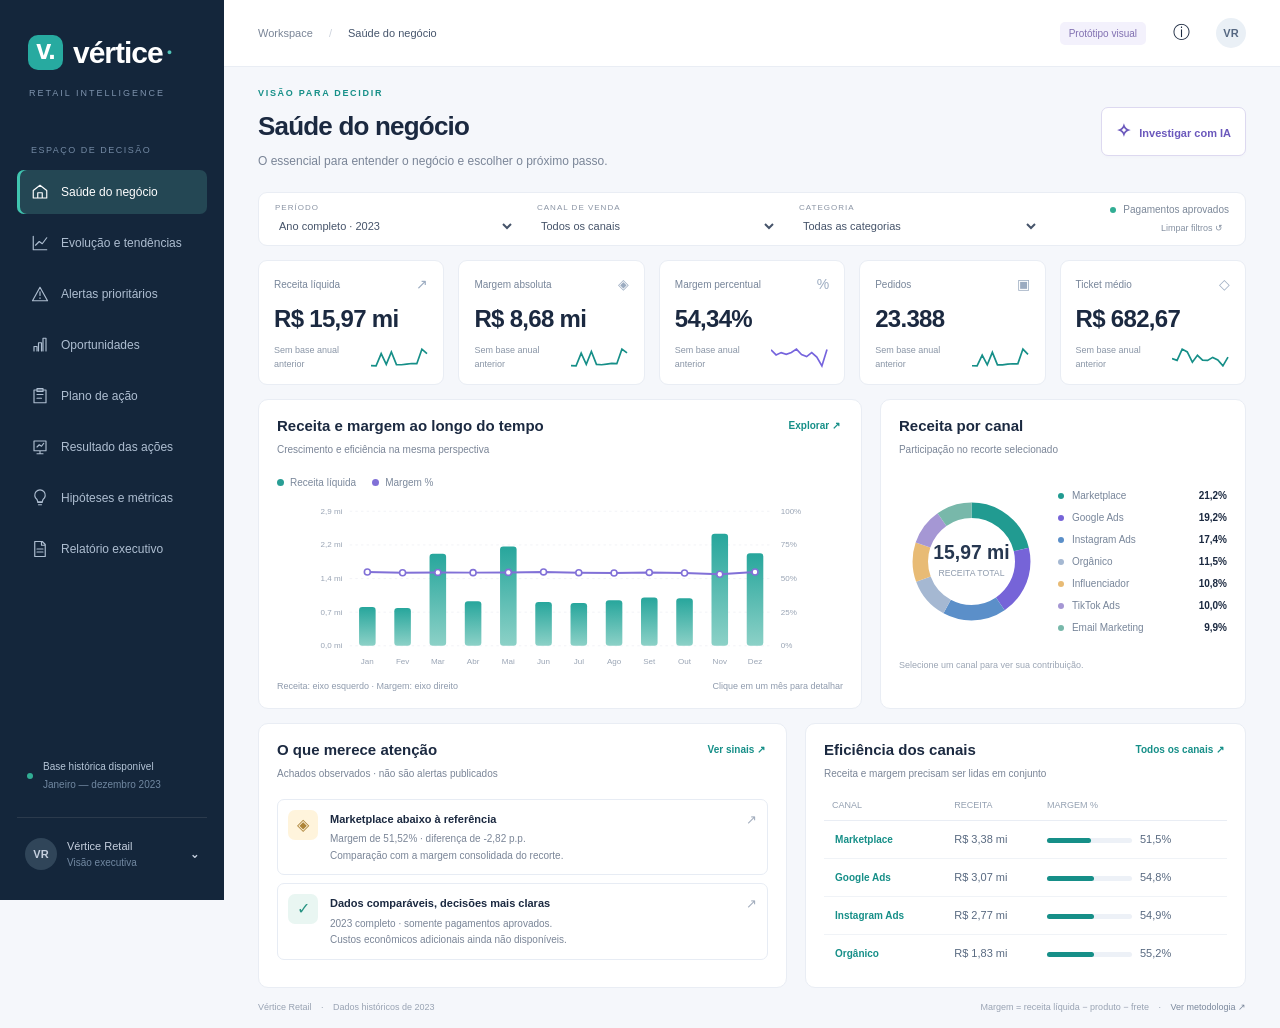
==== docs/prototipo/index.html @ d022fe70 "feat: establish decision dashboard foundation" ====
<!doctype html>
<html lang="pt-BR">
<head><meta charset="utf-8"><meta name="viewport" content="width=device-width,initial-scale=1"><title>Vértice · Visão executiva</title><link rel="stylesheet" href="visual.css"></head>
<body>
<aside class="sidebar"><a class="brand" href="#saude"><span class="brandmark">v.</span>vértice<span class="branddot">●</span></a><div class="workspace">RETAIL INTELLIGENCE</div>
<div class="nav-label">ESPAÇO DE DECISÃO</div><nav id="nav" aria-label="Seções do dashboard"></nav>
<div class="side-bottom"><div class="source-dot"></div><div>Base histórica disponível<small>Janeiro — dezembro 2023</small></div></div><div class="profile"><span>VR</span><div>Vértice Retail<small>Visão executiva</small></div><b>⌄</b></div></aside>
<div class="app"><header class="topbar"><div class="breadcrumb">Workspace <span>/</span> <b id="crumb">Saúde do negócio</b></div><div class="top-actions"><span class="prototype">Protótipo visual</span><button class="icon-button" id="source" aria-label="Consultar fontes e limitações">ⓘ</button><span class="avatar">VR</span></div></header>
<main><div class="page-heading"><div><div class="eyebrow">VISÃO PARA DECIDIR</div><h1 id="title">Saúde do negócio</h1><p id="subtitle">O essencial para entender o negócio e escolher o próximo passo.</p></div><button id="ai" class="ai-button"><span>✧</span> Investigar com IA</button></div>
<section class="filterbar" aria-label="Filtros"><label>PERÍODO<select id="period"><option value="all">Ano completo · 2023</option><option value="q4">4º trimestre · 2023</option><option value="12">Dezembro · 2023</option><option value="11">Novembro · 2023</option></select></label><label>CANAL DE VENDA<select id="channel"><option value="all">Todos os canais</option></select></label><label>CATEGORIA<select id="category"><option value="all">Todas as categorias</option></select></label><div class="filter-info"><span class="dot"></span> Pagamentos aprovados<button id="reset">Limpar filtros ↺</button></div></section>
<div id="content" aria-live="polite"></div>
<footer><span>Vértice Retail <span class="footer-dot">·</span> Dados históricos de 2023</span><span>Margem = receita líquida − produto − frete <span class="footer-dot">·</span> <button id="method">Ver metodologia ↗</button></span></footer>
</main></div>
<dialog id="detail"><div class="drawer-heading"><span class="eyebrow" id="drawer-label">DETALHAMENTO</span><button id="close" class="icon-button" aria-label="Fechar detalhes">✕</button></div><div id="drawer-content"></div></dialog>
<script src="dados.js"></script><script src="dashboard.js"></script>
</body></html>
---- docs/prototipo/visual.css ----
:root{--bg:#f5f7fb;--paper:#fff;--ink:#1b2940;--muted:#7a8597;--line:#e9edf4;--teal:#168f88;--purple:#7664dd;--nav:#14263b;--green:#23816c;--amber:#ad7b28}*{box-sizing:border-box}body{margin:0;font:13px/1.5 'Segoe UI',Arial,sans-serif;color:var(--ink);background:var(--bg)}button,select{font:inherit}button,a,select{-webkit-tap-highlight-color:transparent}button{cursor:pointer}button:focus-visible,a:focus-visible,select:focus-visible{outline:3px solid #9384ec;outline-offset:3px}button{border:0;background:none;color:inherit}a{color:inherit}button:disabled{cursor:not-allowed;opacity:.6}.sidebar{position:fixed;inset:0 auto 0 0;width:224px;background:var(--nav);color:#c6d0df;padding:30px 17px;display:flex;flex-direction:column}.brand{display:flex;align-items:center;gap:10px;font-size:30px;font-weight:700;text-decoration:none;color:white;letter-spacing:-1px;padding:0 11px}.brandmark{background:#27aaa0;color:white;border-radius:10px;width:35px;height:35px;text-align:center;font-size:27px;line-height:30px}.branddot{color:#51c5b9;font-size:9px;margin-left:-6px}.workspace{font-size:9px;letter-spacing:2px;color:#7e93ad;margin:12px 12px 43px}.nav-label{font-size:9px;letter-spacing:1.5px;color:#7389a3;margin:0 14px 13px}nav{display:grid;gap:7px}nav button{text-align:left;display:flex;align-items:center;gap:12px;padding:13px 14px;border-radius:7px;color:#aebed1;font-size:12px}nav button svg{width:18px;height:18px}nav button.active{color:#fff;background:#244754;box-shadow:inset 3px 0 #40c5b0}nav button:hover{background:#20384e;color:white}.side-bottom{display:flex;align-items:center;gap:10px;margin: auto 10px 25px;font-size:10px;color:#b6c6d8}.side-bottom small{display:block;color:#7188a1;font-size:10px;margin-top:3px}.source-dot,.dot{display:inline-block;width:6px;height:6px;border-radius:50%;background:#31ad94}.profile{border-top:1px solid #2b3a4c;padding:20px 8px 0;display:flex;align-items:center;gap:10px;font-size:11px}.profile>span,.avatar{display:grid;place-items:center;border-radius:50%;font-size:11px;font-weight:600}.profile>span{background:#304559;width:32px;height:32px}.profile small{display:block;color:#7188a1;font-size:10px}.profile b{margin-left:auto}.app{margin-left:224px}.topbar{height:67px;background:white;border-bottom:1px solid var(--line);display:flex;justify-content:space-between;align-items:center;padding:0 34px}.breadcrumb{font-size:11px;color:var(--muted)}.breadcrumb span{padding:0 13px;color:#ccd2dc}.breadcrumb b{color:#46556c;font-weight:500}.top-actions{display:flex;align-items:center;gap:19px}.prototype{font-size:10px;padding:4px 9px;background:#f3f1fc;border-radius:5px;color:#8170b1}.avatar{width:30px;height:30px;background:#eaf0f6;color:#566882}.icon-button{width:32px;height:32px;border-radius:7px;font-size:17px}.icon-button:hover{background:#f0f3f7}main{padding:27px 34px 0;max-width:1800px;margin:auto}.page-heading{display:flex;justify-content:space-between;align-items:center;margin-bottom:23px}.eyebrow{font-size:9px;color:var(--teal);font-weight:700;letter-spacing:1.7px}h1{font-size:26px;font-weight:650;letter-spacing:-.8px;margin:6px 0}h2{font-size:15px;font-weight:650;margin:0}h3{font-size:14px;margin:0}p{margin:6px 0;color:var(--muted);font-size:12px}.ai-button{background:white;border:1px solid #ddd9f0;color:#6b58bc;font-size:11px;font-weight:600;padding:10px 14px;border-radius:7px;box-shadow:0 2px 3px #44337704}.ai-button span{font-size:18px;margin-right:5px}.filterbar{display:flex;align-items:center;background:white;border:1px solid var(--line);border-radius:9px;margin-bottom:20px;padding:12px 18px;gap:22px}.filterbar label{display:block;font-size:8px;letter-spacing:1px;color:#8a94a4;flex:1;max-width:240px}.filterbar select{display:block;border:0;width:100%;background:white;color:#46546a;margin-top:3px;font-size:11px;padding:2px 12px 2px 0;cursor:pointer}.filter-info{margin-left:auto;font-size:10px;color:#7c8899;text-align:right}.filter-info .dot{margin-right:5px}.filter-info button{display:block;margin-top:4px;margin-left:auto;font-size:9px;color:#8490a1}.kpis{display:grid;grid-template-columns:repeat(5,minmax(0,1fr));gap:14px;margin-bottom:19px}.kpi{background:white;border:1px solid var(--line);border-radius:9px;padding:15px 16px;text-align:left;position:relative;transition:transform .15s,box-shadow .15s}.kpi:hover{transform:translateY(-2px);box-shadow:0 5px 18px #192b4010}.kpi-head{display:flex;align-items:center;justify-content:space-between;font-size:10px;color:#78869a}.kpi-head span:last-child{color:#9babc0;font-size:14px}.kpi strong{display:block;font-size:25px;letter-spacing:-.7px;font-weight:650;margin-top:9px}.kpi-bottom{display:flex;align-items:center;justify-content:space-between;margin-top:7px;gap:5px}.kpi small{font-size:9px;color:#8995a6}.kpi .up{color:#248b71}.kpi .down{color:#b56c59}.spark{width:62px;height:23px}.grid-main{display:grid;grid-template-columns:minmax(0,1.65fr) minmax(0,1fr);gap:18px;margin-bottom:18px}.grid-bottom{display:grid;grid-template-columns:minmax(0,1.2fr) minmax(0,1fr);gap:18px}.panel{background:white;border:1px solid var(--line);border-radius:10px;padding:19px 20px;min-width:0}.panel-header{display:flex;align-items:flex-start;justify-content:space-between;gap:10px;margin-bottom:16px}.panel-header p{font-size:10px;margin-top:4px}.text-button{color:var(--teal);font-size:10px;font-weight:600;white-space:nowrap;padding:3px}.legend{display:flex;gap:16px;font-size:10px;color:#7c899c;align-items:center}.legend i{display:inline-block;width:7px;height:7px;border-radius:50%;margin-right:6px}.chart{width:100%;display:block;overflow:visible}.chart text{font-family:'Segoe UI',Arial,sans-serif;font-size:10px;fill:#9aa5b5}.chart .gridline{stroke:#eff1f6;stroke-dasharray:3 4}.chart .mark{cursor:pointer}.chart .mark:hover{filter:brightness(.9)}.chart .axis-label{font-size:9px}.chart-wrap{margin-top:10px}.chart-caption{display:flex;justify-content:space-between;font-size:9px;color:#8e9aac;margin-top:6px}.pill{display:inline-block;border-radius:4px;padding:3px 7px;font-size:9px;font-weight:600;background:#f2f5f8;color:#718095}.pill.teal{background:#e7f5f1;color:#238874}.pill.purple{background:#f0edfb;color:#7b66c1}.pill.amber{background:#fcf4e5;color:#a88337}.donut-layout{display:grid;grid-template-columns:145px 1fr;align-items:center;gap:14px;min-height:190px}.donut{width:145px;height:145px}.donut text{font-family:inherit}.channel-list{display:grid;gap:10px}.channel-row{display:flex;align-items:center;gap:8px;font-size:10px;width:100%;padding:0;text-align:left}.channel-row i{width:6px;height:6px;border-radius:50%;flex-shrink:0}.channel-row span{color:#78869a}.channel-row b{margin-left:auto;font-size:10px;font-weight:600}.insight{display:flex;gap:12px;border:1px solid #e7ecf4;border-radius:7px;padding:12px;margin-bottom:10px;align-items:flex-start;cursor:pointer;text-align:left;width:100%;transition:background .15s}.insight:hover{background:#f7fafc}.insight-icon{width:30px;height:30px;background:#fff4dc;color:#ad8438;border-radius:7px;display:grid;place-items:center;font-size:16px;flex-shrink:0}.insight-icon.teal{color:#279382;background:#e9f6f2}.insight h3{font-size:11px;margin:1px 0 4px}.insight p{font-size:10px;margin:0;line-height:1.65}.insight .arrow{margin-left:auto;color:#a2adbd}.panel-note{font-size:9px;color:#9ba5b4;margin-top:10px}.table-wrap{overflow-x:auto}table{border-collapse:collapse;width:100%;font-size:11px}th{text-align:left;color:#94a0b1;font-size:9px;font-weight:500;border-bottom:1px solid var(--line);padding:0 8px 12px}td{padding:12px 8px;border-bottom:1px solid #f0f3f7;color:#586980}tr:last-child td{border-bottom:0}.bar-track{width:85px;height:5px;background:#edf1f7;border-radius:3px;display:inline-block;vertical-align:middle;margin-right:8px}.bar-fill{display:block;height:100%;border-radius:3px;background:var(--teal)}.row-click{cursor:pointer}.row-click:hover td{background:#fafbfd}footer{padding:18px 0;display:flex;justify-content:space-between;font-size:9px;color:#99a3b3;gap:15px}footer button{font-size:9px;color:#7c899d;padding:0}.footer-dot{padding:0 7px}.section-intro{background:#edf5f7;border:1px solid #e0edef;border-radius:8px;padding:13px 16px;margin-bottom:18px;color:#53727e;font-size:11px}.section-intro.amber{background:#fff9ee;border-color:#f3e8d0;color:#967b48}.stat-grid{display:grid;grid-template-columns:repeat(3,1fr);gap:16px;margin-bottom:20px}.mini-stat{padding:18px;background:white;border-radius:9px;border:1px solid var(--line)}.mini-stat strong{display:block;font-size:25px;margin:6px 0}.mini-stat span{font-size:11px;color:var(--muted)}.empty{padding:45px 20px;text-align:center}.empty .empty-icon{font-size:32px;color:#a5b9cb}.empty h3{margin:12px 0}.empty p{max-width:420px;margin:8px auto 20px}.primary{background:var(--teal);color:white;padding:10px 15px;border-radius:6px;font-size:11px}.secondary{border:1px solid #e0e6ee;color:#6c7f95;padding:9px 14px;border-radius:6px;font-size:11px}.action-cards{display:grid;grid-template-columns:repeat(3,1fr);gap:18px}.action-card{background:white;border:1px solid var(--line);border-radius:9px;padding:20px}.action-card h3{margin:14px 0 8px}.action-card p{font-size:11px;line-height:1.8}.action-card button{margin-top:20px}.stage{font-size:10px;color:#8798ab;border-bottom:1px solid var(--line);padding-bottom:13px}.stage strong{color:var(--teal);margin-right:7px}dialog{position:fixed;inset:0 0 0 auto;margin:0;width:480px;max-width:100%;height:100dvh;max-height:100dvh;border:0;padding:26px 28px;box-shadow:-10px 0 60px #10213620;color:var(--ink);overflow-y:auto}dialog::backdrop{background:#142b444a;backdrop-filter:blur(2px)}.drawer-heading{display:flex;align-items:center;justify-content:space-between;margin-bottom:24px}dialog h2{font-size:22px;letter-spacing:-.5px;line-height:1.4;margin-bottom:12px}dialog p{line-height:1.9;font-size:12px}dialog .detail-value{font-size:37px;letter-spacing:-1px;margin:18px 0}dialog .fact{background:#f5f8fb;border-radius:8px;padding:15px;margin:15px 0}dialog dl{display:grid;grid-template-columns:1fr 1fr;gap:14px;margin:20px 0}dialog dt{color:#8493a5;font-size:11px}dialog dd{margin:0;font-size:12px;text-align:right}dialog .detail-actions{display:flex;gap:10px;margin-top:24px}dialog .divider{height:1px;background:var(--line);margin:20px 0}.report-grid{display:grid;grid-template-columns:1fr 1fr;gap:18px}.report-item{padding:18px;background:#f8fafc;border-radius:8px}.report-item h3{font-size:12px}.report-item p{font-size:11px}.a11y-table{margin-top:18px}summary{cursor:pointer;font-size:10px;color:#8090a1}.tabs{display:flex;gap:6px;margin:0 0 15px}.tabs span{font-size:10px;padding:5px 9px;border-radius:5px;background:#f3f6fa;color:#8894a5}.tabs span:first-child{background:#e6f3f0;color:var(--teal)}@media(min-width:1450px){main{padding-top:30px}.kpi{padding:20px}.panel{padding:23px}.grid-main .panel{min-height:310px}}@media(max-width:1150px){.sidebar{width:195px}.app{margin-left:195px}main{padding:22px}.topbar{padding:0 22px}.donut-layout{grid-template-columns:110px 1fr}.donut{width:110px}.kpis{gap:8px}.kpi{padding:12px}.kpi strong{font-size:21px}.grid-main{grid-template-columns:1.4fr 1fr}.filterbar{gap:12px}.spark{width:45px}}@media(max-width:900px){.sidebar{width:72px;padding:22px 9px}.brand{padding:0;font-size:0;justify-content:center}.brandmark{font-size:27px;flex-shrink:0}.branddot,.workspace,.nav-label,.side-bottom,.profile,nav .nav-text{display:none}nav{margin-top:45px}nav button{justify-content:center;padding:14px 5px}.app{margin-left:72px}.grid-main,.grid-bottom{grid-template-columns:1fr}.kpis{grid-template-columns:repeat(3,1fr)}.donut-layout{grid-template-columns:160px 1fr;max-width:500px}.donut{width:150px}.action-cards{grid-template-columns:1fr}.filter-info{display:none}}@media(max-width:600px){main{padding:18px 12px}.sidebar{width:55px}.app{margin-left:55px}.brandmark{width:30px;height:30px;font-size:24px}.topbar{padding:0 12px}.breadcrumb{font-size:10px}.prototype{display:none}.page-heading{align-items:flex-start}h1{font-size:22px}.page-heading p{font-size:11px}.ai-button{font-size:0;padding:5px 8px;margin-top:18px}.ai-button span{font-size:23px;margin:0}.kpis{grid-template-columns:repeat(2,1fr)}.filterbar{flex-wrap:wrap;padding:10px;gap:9px}.filterbar label{min-width:100px}.panel{padding:14px}.kpi strong{font-size:20px}.grid-main,.grid-bottom{gap:12px}.stat-grid,.report-grid{grid-template-columns:1fr}footer{flex-direction:column}.top-actions{gap:8px}.donut-layout{grid-template-columns:125px 1fr}.donut{width:125px}.panel-header{flex-wrap:wrap}}
/* Visao executiva compacta em desktop: uma tela de leitura, detalhes sob demanda. */
@media(min-width:1100px){
 body[data-section="saude"] main{padding-top:20px}
 body[data-section="saude"] .page-heading{margin-bottom:16px}
 body[data-section="saude"] .filterbar{padding:9px 16px;margin-bottom:14px}
 body[data-section="saude"] .kpis{margin-bottom:14px}
 body[data-section="saude"] .kpi{padding:13px 15px}
 body[data-section="saude"] .kpi strong{font-size:24px;margin-top:6px}
 body[data-section="saude"] .panel{padding:15px 18px;min-height:0}
 body[data-section="saude"] .panel-header{margin-bottom:12px}
 body[data-section="saude"] .grid-main{margin-bottom:14px}
 body[data-section="saude"] .chart{height:174px}
 body[data-section="saude"] .donut-layout{min-height:174px}
 body[data-section="saude"] .channel-list{gap:7px}
 body[data-section="saude"] .insight{padding:10px;margin-bottom:8px}
 body[data-section="saude"] td{padding:8px}
 body[data-section="saude"] th{padding-bottom:8px}
 body[data-section="saude"] footer{padding:13px 0}
}
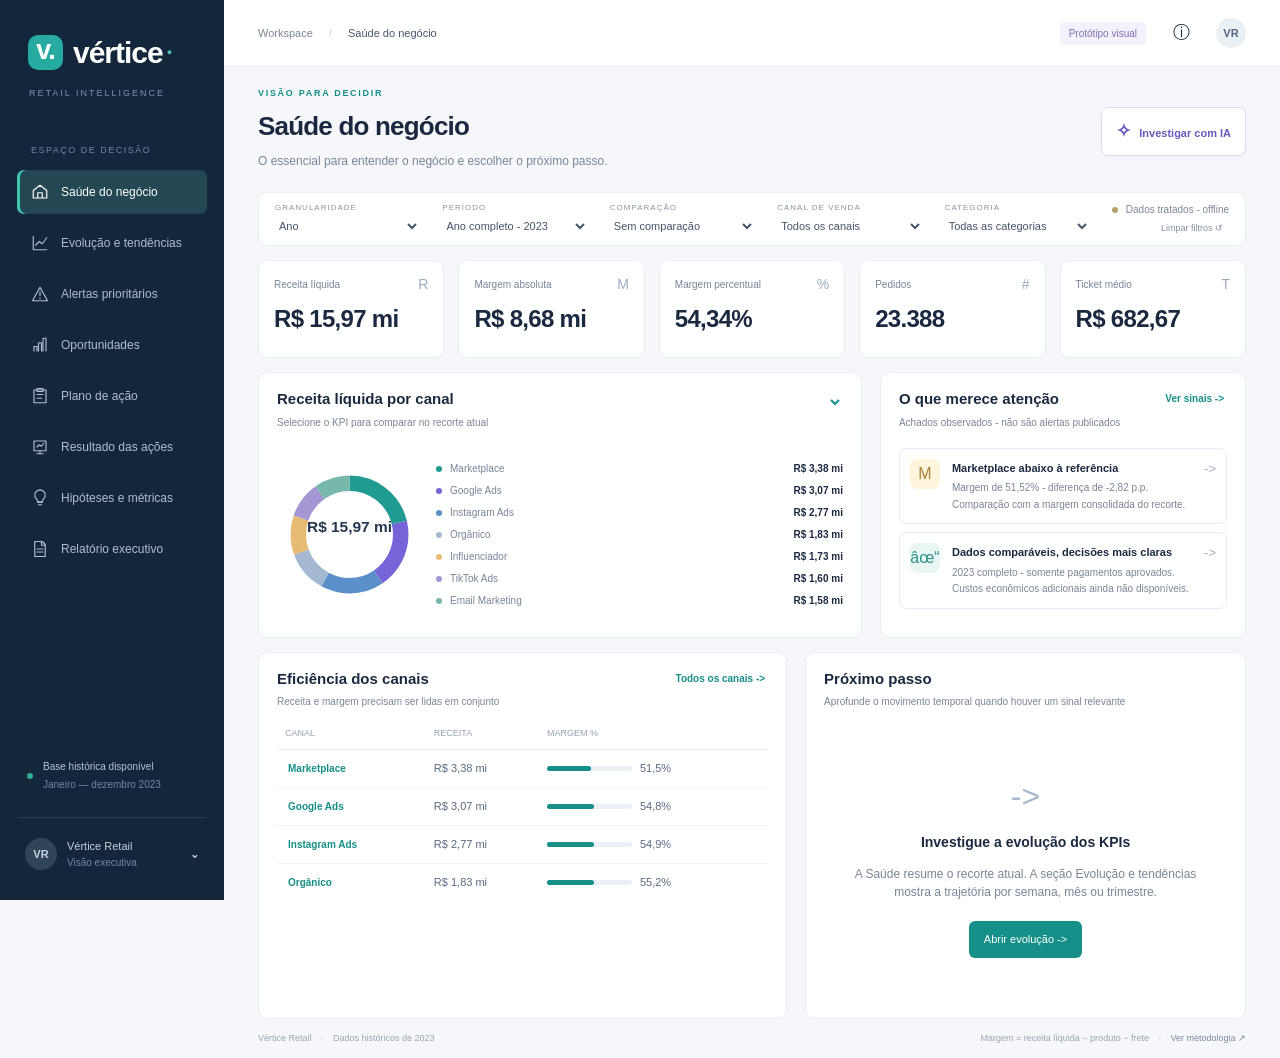
==== commit e85973f9: "feat: refine dashboard periods and KPI interactions" ====
--- a/docs/prototipo/index.html
+++ b/docs/prototipo/index.html
@@ -7,10 +7,11 @@
 <div class="side-bottom"><div class="source-dot"></div><div>Base histórica disponível<small>Janeiro — dezembro 2023</small></div></div><div class="profile"><span>VR</span><div>Vértice Retail<small>Visão executiva</small></div><b>⌄</b></div></aside>
 <div class="app"><header class="topbar"><div class="breadcrumb">Workspace <span>/</span> <b id="crumb">Saúde do negócio</b></div><div class="top-actions"><span class="prototype">Protótipo visual</span><button class="icon-button" id="source" aria-label="Consultar fontes e limitações">ⓘ</button><span class="avatar">VR</span></div></header>
 <main><div class="page-heading"><div><div class="eyebrow">VISÃO PARA DECIDIR</div><h1 id="title">Saúde do negócio</h1><p id="subtitle">O essencial para entender o negócio e escolher o próximo passo.</p></div><button id="ai" class="ai-button"><span>✧</span> Investigar com IA</button></div>
-<section class="filterbar" aria-label="Filtros"><label>PERÍODO<select id="period"><option value="all">Ano completo · 2023</option><option value="q4">4º trimestre · 2023</option><option value="12">Dezembro · 2023</option><option value="11">Novembro · 2023</option></select></label><label>CANAL DE VENDA<select id="channel"><option value="all">Todos os canais</option></select></label><label>CATEGORIA<select id="category"><option value="all">Todas as categorias</option></select></label><div class="filter-info"><span class="dot"></span> Pagamentos aprovados<button id="reset">Limpar filtros ↺</button></div></section>
+<section class="filterbar" aria-label="Filtros"><label>GRANULARIDADE<select id="grain"><option value="year">Ano</option><option value="quarter">Trimestre</option><option value="month">Mês</option><option value="week">Semana</option></select></label><label>PERÍODO<select id="period"><option value="2023">Ano completo · 2023</option></select></label><label>COMPARAÇÃO<select id="compare"><option value="none">Sem comparação</option><option value="previous">Período anterior</option><option value="avg4">Média dos 4 anteriores</option></select></label><label>CANAL DE VENDA<select id="channel"><option value="all">Todos os canais</option></select></label><label>CATEGORIA<select id="category"><option value="all">Todas as categorias</option></select></label><div class="filter-info"><span class="dot" id="api-dot"></span> <span id="api-label">Dados tratados · offline</span><button id="reset">Limpar filtros ↺</button></div></section>
 <div id="content" aria-live="polite"></div>
 <footer><span>Vértice Retail <span class="footer-dot">·</span> Dados históricos de 2023</span><span>Margem = receita líquida − produto − frete <span class="footer-dot">·</span> <button id="method">Ver metodologia ↗</button></span></footer>
 </main></div>
 <dialog id="detail"><div class="drawer-heading"><span class="eyebrow" id="drawer-label">DETALHAMENTO</span><button id="close" class="icon-button" aria-label="Fechar detalhes">✕</button></div><div id="drawer-content"></div></dialog>
 <script src="dados.js"></script><script src="dashboard.js"></script>
 </body></html>
+
--- a/docs/prototipo/visual.css
+++ b/docs/prototipo/visual.css
@@ -18,3 +18,4 @@
  body[data-section="saude"] th{padding-bottom:8px}
  body[data-section="saude"] footer{padding:13px 0}
 }
+.panel-select{display:flex;align-items:center;margin-left:4px;font-size:0;flex:0 0 34px}.panel-select select{min-width:34px;width:34px;height:28px;border:0;border-radius:6px;background:transparent;color:#168f88;padding:2px 0;font:inherit;letter-spacing:0;text-transform:none;font-weight:600;box-shadow:none;cursor:pointer;overflow:visible}.panel-select select:focus{outline:2px solid #b9e2dc;outline-offset:2px}.panel-select option{font-size:13px;color:#263750;background:#fff}
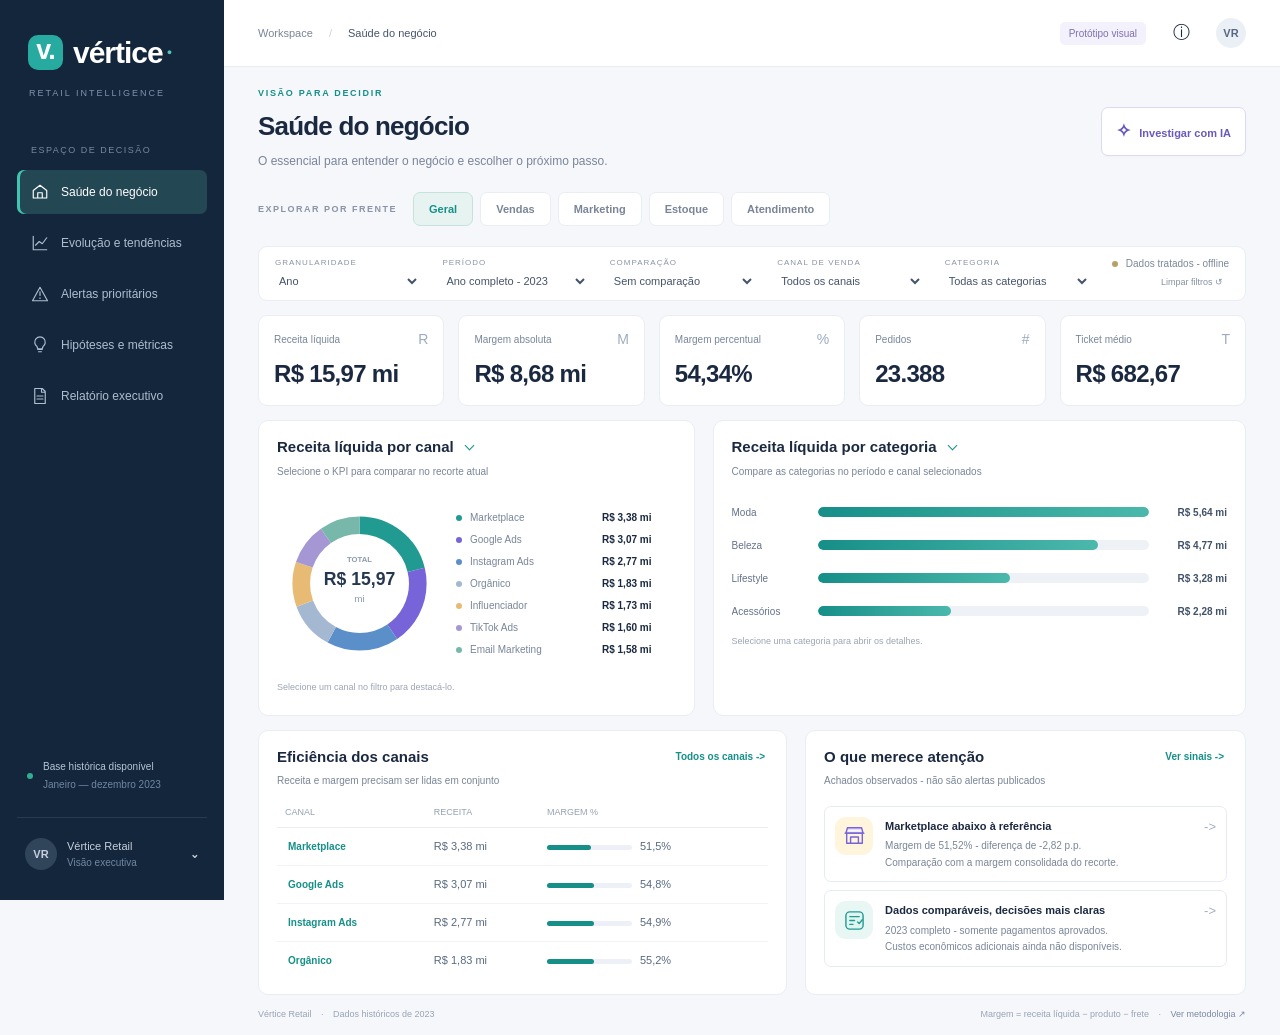
==== commit e00ae9c7: "feat: add analytical services and decision workflows" ====
--- a/docs/prototipo/index.html
+++ b/docs/prototipo/index.html
@@ -7,6 +7,7 @@
 <div class="side-bottom"><div class="source-dot"></div><div>Base histórica disponível<small>Janeiro — dezembro 2023</small></div></div><div class="profile"><span>VR</span><div>Vértice Retail<small>Visão executiva</small></div><b>⌄</b></div></aside>
 <div class="app"><header class="topbar"><div class="breadcrumb">Workspace <span>/</span> <b id="crumb">Saúde do negócio</b></div><div class="top-actions"><span class="prototype">Protótipo visual</span><button class="icon-button" id="source" aria-label="Consultar fontes e limitações">ⓘ</button><span class="avatar">VR</span></div></header>
 <main><div class="page-heading"><div><div class="eyebrow">VISÃO PARA DECIDIR</div><h1 id="title">Saúde do negócio</h1><p id="subtitle">O essencial para entender o negócio e escolher o próximo passo.</p></div><button id="ai" class="ai-button"><span>✧</span> Investigar com IA</button></div>
+<section class="fronts" id="fronts" aria-label="Explorar por frente" hidden></section>
 <section class="filterbar" aria-label="Filtros"><label>GRANULARIDADE<select id="grain"><option value="year">Ano</option><option value="quarter">Trimestre</option><option value="month">Mês</option><option value="week">Semana</option></select></label><label>PERÍODO<select id="period"><option value="2023">Ano completo · 2023</option></select></label><label>COMPARAÇÃO<select id="compare"><option value="none">Sem comparação</option><option value="previous">Período anterior</option><option value="avg4">Média dos 4 anteriores</option></select></label><label>CANAL DE VENDA<select id="channel"><option value="all">Todos os canais</option></select></label><label>CATEGORIA<select id="category"><option value="all">Todas as categorias</option></select></label><div class="filter-info"><span class="dot" id="api-dot"></span> <span id="api-label">Dados tratados · offline</span><button id="reset">Limpar filtros ↺</button></div></section>
 <div id="content" aria-live="polite"></div>
 <footer><span>Vértice Retail <span class="footer-dot">·</span> Dados históricos de 2023</span><span>Margem = receita líquida − produto − frete <span class="footer-dot">·</span> <button id="method">Ver metodologia ↗</button></span></footer>
--- a/docs/prototipo/visual.css
+++ b/docs/prototipo/visual.css
@@ -1,4 +1,4 @@
-:root{--bg:#f5f7fb;--paper:#fff;--ink:#1b2940;--muted:#7a8597;--line:#e9edf4;--teal:#168f88;--purple:#7664dd;--nav:#14263b;--green:#23816c;--amber:#ad7b28}*{box-sizing:border-box}body{margin:0;font:13px/1.5 'Segoe UI',Arial,sans-serif;color:var(--ink);background:var(--bg)}button,select{font:inherit}button,a,select{-webkit-tap-highlight-color:transparent}button{cursor:pointer}button:focus-visible,a:focus-visible,select:focus-visible{outline:3px solid #9384ec;outline-offset:3px}button{border:0;background:none;color:inherit}a{color:inherit}button:disabled{cursor:not-allowed;opacity:.6}.sidebar{position:fixed;inset:0 auto 0 0;width:224px;background:var(--nav);color:#c6d0df;padding:30px 17px;display:flex;flex-direction:column}.brand{display:flex;align-items:center;gap:10px;font-size:30px;font-weight:700;text-decoration:none;color:white;letter-spacing:-1px;padding:0 11px}.brandmark{background:#27aaa0;color:white;border-radius:10px;width:35px;height:35px;text-align:center;font-size:27px;line-height:30px}.branddot{color:#51c5b9;font-size:9px;margin-left:-6px}.workspace{font-size:9px;letter-spacing:2px;color:#7e93ad;margin:12px 12px 43px}.nav-label{font-size:9px;letter-spacing:1.5px;color:#7389a3;margin:0 14px 13px}nav{display:grid;gap:7px}nav button{text-align:left;display:flex;align-items:center;gap:12px;padding:13px 14px;border-radius:7px;color:#aebed1;font-size:12px}nav button svg{width:18px;height:18px}nav button.active{color:#fff;background:#244754;box-shadow:inset 3px 0 #40c5b0}nav button:hover{background:#20384e;color:white}.side-bottom{display:flex;align-items:center;gap:10px;margin: auto 10px 25px;font-size:10px;color:#b6c6d8}.side-bottom small{display:block;color:#7188a1;font-size:10px;margin-top:3px}.source-dot,.dot{display:inline-block;width:6px;height:6px;border-radius:50%;background:#31ad94}.profile{border-top:1px solid #2b3a4c;padding:20px 8px 0;display:flex;align-items:center;gap:10px;font-size:11px}.profile>span,.avatar{display:grid;place-items:center;border-radius:50%;font-size:11px;font-weight:600}.profile>span{background:#304559;width:32px;height:32px}.profile small{display:block;color:#7188a1;font-size:10px}.profile b{margin-left:auto}.app{margin-left:224px}.topbar{height:67px;background:white;border-bottom:1px solid var(--line);display:flex;justify-content:space-between;align-items:center;padding:0 34px}.breadcrumb{font-size:11px;color:var(--muted)}.breadcrumb span{padding:0 13px;color:#ccd2dc}.breadcrumb b{color:#46556c;font-weight:500}.top-actions{display:flex;align-items:center;gap:19px}.prototype{font-size:10px;padding:4px 9px;background:#f3f1fc;border-radius:5px;color:#8170b1}.avatar{width:30px;height:30px;background:#eaf0f6;color:#566882}.icon-button{width:32px;height:32px;border-radius:7px;font-size:17px}.icon-button:hover{background:#f0f3f7}main{padding:27px 34px 0;max-width:1800px;margin:auto}.page-heading{display:flex;justify-content:space-between;align-items:center;margin-bottom:23px}.eyebrow{font-size:9px;color:var(--teal);font-weight:700;letter-spacing:1.7px}h1{font-size:26px;font-weight:650;letter-spacing:-.8px;margin:6px 0}h2{font-size:15px;font-weight:650;margin:0}h3{font-size:14px;margin:0}p{margin:6px 0;color:var(--muted);font-size:12px}.ai-button{background:white;border:1px solid #ddd9f0;color:#6b58bc;font-size:11px;font-weight:600;padding:10px 14px;border-radius:7px;box-shadow:0 2px 3px #44337704}.ai-button span{font-size:18px;margin-right:5px}.filterbar{display:flex;align-items:center;background:white;border:1px solid var(--line);border-radius:9px;margin-bottom:20px;padding:12px 18px;gap:22px}.filterbar label{display:block;font-size:8px;letter-spacing:1px;color:#8a94a4;flex:1;max-width:240px}.filterbar select{display:block;border:0;width:100%;background:white;color:#46546a;margin-top:3px;font-size:11px;padding:2px 12px 2px 0;cursor:pointer}.filter-info{margin-left:auto;font-size:10px;color:#7c8899;text-align:right}.filter-info .dot{margin-right:5px}.filter-info button{display:block;margin-top:4px;margin-left:auto;font-size:9px;color:#8490a1}.kpis{display:grid;grid-template-columns:repeat(5,minmax(0,1fr));gap:14px;margin-bottom:19px}.kpi{background:white;border:1px solid var(--line);border-radius:9px;padding:15px 16px;text-align:left;position:relative;transition:transform .15s,box-shadow .15s}.kpi:hover{transform:translateY(-2px);box-shadow:0 5px 18px #192b4010}.kpi-head{display:flex;align-items:center;justify-content:space-between;font-size:10px;color:#78869a}.kpi-head span:last-child{color:#9babc0;font-size:14px}.kpi strong{display:block;font-size:25px;letter-spacing:-.7px;font-weight:650;margin-top:9px}.kpi-bottom{display:flex;align-items:center;justify-content:space-between;margin-top:7px;gap:5px}.kpi small{font-size:9px;color:#8995a6}.kpi .up{color:#248b71}.kpi .down{color:#b56c59}.spark{width:62px;height:23px}.grid-main{display:grid;grid-template-columns:minmax(0,1.65fr) minmax(0,1fr);gap:18px;margin-bottom:18px}.grid-bottom{display:grid;grid-template-columns:minmax(0,1.2fr) minmax(0,1fr);gap:18px}.panel{background:white;border:1px solid var(--line);border-radius:10px;padding:19px 20px;min-width:0}.panel-header{display:flex;align-items:flex-start;justify-content:space-between;gap:10px;margin-bottom:16px}.panel-header p{font-size:10px;margin-top:4px}.text-button{color:var(--teal);font-size:10px;font-weight:600;white-space:nowrap;padding:3px}.legend{display:flex;gap:16px;font-size:10px;color:#7c899c;align-items:center}.legend i{display:inline-block;width:7px;height:7px;border-radius:50%;margin-right:6px}.chart{width:100%;display:block;overflow:visible}.chart text{font-family:'Segoe UI',Arial,sans-serif;font-size:10px;fill:#9aa5b5}.chart .gridline{stroke:#eff1f6;stroke-dasharray:3 4}.chart .mark{cursor:pointer}.chart .mark:hover{filter:brightness(.9)}.chart .axis-label{font-size:9px}.chart-wrap{margin-top:10px}.chart-caption{display:flex;justify-content:space-between;font-size:9px;color:#8e9aac;margin-top:6px}.pill{display:inline-block;border-radius:4px;padding:3px 7px;font-size:9px;font-weight:600;background:#f2f5f8;color:#718095}.pill.teal{background:#e7f5f1;color:#238874}.pill.purple{background:#f0edfb;color:#7b66c1}.pill.amber{background:#fcf4e5;color:#a88337}.donut-layout{display:grid;grid-template-columns:145px 1fr;align-items:center;gap:14px;min-height:190px}.donut{width:145px;height:145px}.donut text{font-family:inherit}.channel-list{display:grid;gap:10px}.channel-row{display:flex;align-items:center;gap:8px;font-size:10px;width:100%;padding:0;text-align:left}.channel-row i{width:6px;height:6px;border-radius:50%;flex-shrink:0}.channel-row span{color:#78869a}.channel-row b{margin-left:auto;font-size:10px;font-weight:600}.insight{display:flex;gap:12px;border:1px solid #e7ecf4;border-radius:7px;padding:12px;margin-bottom:10px;align-items:flex-start;cursor:pointer;text-align:left;width:100%;transition:background .15s}.insight:hover{background:#f7fafc}.insight-icon{width:30px;height:30px;background:#fff4dc;color:#ad8438;border-radius:7px;display:grid;place-items:center;font-size:16px;flex-shrink:0}.insight-icon.teal{color:#279382;background:#e9f6f2}.insight h3{font-size:11px;margin:1px 0 4px}.insight p{font-size:10px;margin:0;line-height:1.65}.insight .arrow{margin-left:auto;color:#a2adbd}.panel-note{font-size:9px;color:#9ba5b4;margin-top:10px}.table-wrap{overflow-x:auto}table{border-collapse:collapse;width:100%;font-size:11px}th{text-align:left;color:#94a0b1;font-size:9px;font-weight:500;border-bottom:1px solid var(--line);padding:0 8px 12px}td{padding:12px 8px;border-bottom:1px solid #f0f3f7;color:#586980}tr:last-child td{border-bottom:0}.bar-track{width:85px;height:5px;background:#edf1f7;border-radius:3px;display:inline-block;vertical-align:middle;margin-right:8px}.bar-fill{display:block;height:100%;border-radius:3px;background:var(--teal)}.row-click{cursor:pointer}.row-click:hover td{background:#fafbfd}footer{padding:18px 0;display:flex;justify-content:space-between;font-size:9px;color:#99a3b3;gap:15px}footer button{font-size:9px;color:#7c899d;padding:0}.footer-dot{padding:0 7px}.section-intro{background:#edf5f7;border:1px solid #e0edef;border-radius:8px;padding:13px 16px;margin-bottom:18px;color:#53727e;font-size:11px}.section-intro.amber{background:#fff9ee;border-color:#f3e8d0;color:#967b48}.stat-grid{display:grid;grid-template-columns:repeat(3,1fr);gap:16px;margin-bottom:20px}.mini-stat{padding:18px;background:white;border-radius:9px;border:1px solid var(--line)}.mini-stat strong{display:block;font-size:25px;margin:6px 0}.mini-stat span{font-size:11px;color:var(--muted)}.empty{padding:45px 20px;text-align:center}.empty .empty-icon{font-size:32px;color:#a5b9cb}.empty h3{margin:12px 0}.empty p{max-width:420px;margin:8px auto 20px}.primary{background:var(--teal);color:white;padding:10px 15px;border-radius:6px;font-size:11px}.secondary{border:1px solid #e0e6ee;color:#6c7f95;padding:9px 14px;border-radius:6px;font-size:11px}.action-cards{display:grid;grid-template-columns:repeat(3,1fr);gap:18px}.action-card{background:white;border:1px solid var(--line);border-radius:9px;padding:20px}.action-card h3{margin:14px 0 8px}.action-card p{font-size:11px;line-height:1.8}.action-card button{margin-top:20px}.stage{font-size:10px;color:#8798ab;border-bottom:1px solid var(--line);padding-bottom:13px}.stage strong{color:var(--teal);margin-right:7px}dialog{position:fixed;inset:0 0 0 auto;margin:0;width:480px;max-width:100%;height:100dvh;max-height:100dvh;border:0;padding:26px 28px;box-shadow:-10px 0 60px #10213620;color:var(--ink);overflow-y:auto}dialog::backdrop{background:#142b444a;backdrop-filter:blur(2px)}.drawer-heading{display:flex;align-items:center;justify-content:space-between;margin-bottom:24px}dialog h2{font-size:22px;letter-spacing:-.5px;line-height:1.4;margin-bottom:12px}dialog p{line-height:1.9;font-size:12px}dialog .detail-value{font-size:37px;letter-spacing:-1px;margin:18px 0}dialog .fact{background:#f5f8fb;border-radius:8px;padding:15px;margin:15px 0}dialog dl{display:grid;grid-template-columns:1fr 1fr;gap:14px;margin:20px 0}dialog dt{color:#8493a5;font-size:11px}dialog dd{margin:0;font-size:12px;text-align:right}dialog .detail-actions{display:flex;gap:10px;margin-top:24px}dialog .divider{height:1px;background:var(--line);margin:20px 0}.report-grid{display:grid;grid-template-columns:1fr 1fr;gap:18px}.report-item{padding:18px;background:#f8fafc;border-radius:8px}.report-item h3{font-size:12px}.report-item p{font-size:11px}.a11y-table{margin-top:18px}summary{cursor:pointer;font-size:10px;color:#8090a1}.tabs{display:flex;gap:6px;margin:0 0 15px}.tabs span{font-size:10px;padding:5px 9px;border-radius:5px;background:#f3f6fa;color:#8894a5}.tabs span:first-child{background:#e6f3f0;color:var(--teal)}@media(min-width:1450px){main{padding-top:30px}.kpi{padding:20px}.panel{padding:23px}.grid-main .panel{min-height:310px}}@media(max-width:1150px){.sidebar{width:195px}.app{margin-left:195px}main{padding:22px}.topbar{padding:0 22px}.donut-layout{grid-template-columns:110px 1fr}.donut{width:110px}.kpis{gap:8px}.kpi{padding:12px}.kpi strong{font-size:21px}.grid-main{grid-template-columns:1.4fr 1fr}.filterbar{gap:12px}.spark{width:45px}}@media(max-width:900px){.sidebar{width:72px;padding:22px 9px}.brand{padding:0;font-size:0;justify-content:center}.brandmark{font-size:27px;flex-shrink:0}.branddot,.workspace,.nav-label,.side-bottom,.profile,nav .nav-text{display:none}nav{margin-top:45px}nav button{justify-content:center;padding:14px 5px}.app{margin-left:72px}.grid-main,.grid-bottom{grid-template-columns:1fr}.kpis{grid-template-columns:repeat(3,1fr)}.donut-layout{grid-template-columns:160px 1fr;max-width:500px}.donut{width:150px}.action-cards{grid-template-columns:1fr}.filter-info{display:none}}@media(max-width:600px){main{padding:18px 12px}.sidebar{width:55px}.app{margin-left:55px}.brandmark{width:30px;height:30px;font-size:24px}.topbar{padding:0 12px}.breadcrumb{font-size:10px}.prototype{display:none}.page-heading{align-items:flex-start}h1{font-size:22px}.page-heading p{font-size:11px}.ai-button{font-size:0;padding:5px 8px;margin-top:18px}.ai-button span{font-size:23px;margin:0}.kpis{grid-template-columns:repeat(2,1fr)}.filterbar{flex-wrap:wrap;padding:10px;gap:9px}.filterbar label{min-width:100px}.panel{padding:14px}.kpi strong{font-size:20px}.grid-main,.grid-bottom{gap:12px}.stat-grid,.report-grid{grid-template-columns:1fr}footer{flex-direction:column}.top-actions{gap:8px}.donut-layout{grid-template-columns:125px 1fr}.donut{width:125px}.panel-header{flex-wrap:wrap}}
+:root{--bg:#f5f7fb;--paper:#fff;--ink:#1b2940;--muted:#7a8597;--line:#e9edf4;--teal:#168f88;--purple:#7664dd;--nav:#14263b;--green:#23816c;--amber:#ad7b28}*{box-sizing:border-box}body{margin:0;font:13px/1.5 'Segoe UI',Arial,sans-serif;color:var(--ink);background:var(--bg)}button,select{font:inherit}button,a,select{-webkit-tap-highlight-color:transparent}button{cursor:pointer}button:focus-visible,a:focus-visible,select:focus-visible{outline:3px solid #9384ec;outline-offset:3px}button{border:0;background:none;color:inherit}a{color:inherit}button:disabled{cursor:not-allowed;opacity:.6}.sidebar{position:fixed;inset:0 auto 0 0;width:224px;background:var(--nav);color:#c6d0df;padding:30px 17px;display:flex;flex-direction:column}.brand{display:flex;align-items:center;gap:10px;font-size:30px;font-weight:700;text-decoration:none;color:white;letter-spacing:-1px;padding:0 11px}.brandmark{background:#27aaa0;color:white;border-radius:10px;width:35px;height:35px;text-align:center;font-size:27px;line-height:30px}.branddot{color:#51c5b9;font-size:9px;margin-left:-6px}.workspace{font-size:9px;letter-spacing:2px;color:#7e93ad;margin:12px 12px 43px}.nav-label{font-size:9px;letter-spacing:1.5px;color:#7389a3;margin:0 14px 13px}nav{display:grid;gap:7px}nav button{text-align:left;display:flex;align-items:center;gap:12px;padding:13px 14px;border-radius:7px;color:#aebed1;font-size:12px}nav button svg{width:18px;height:18px}nav button.active{color:#fff;background:#244754;box-shadow:inset 3px 0 #40c5b0}nav button:hover{background:#20384e;color:white}.side-bottom{display:flex;align-items:center;gap:10px;margin: auto 10px 25px;font-size:10px;color:#b6c6d8}.side-bottom small{display:block;color:#7188a1;font-size:10px;margin-top:3px}.source-dot,.dot{display:inline-block;width:6px;height:6px;border-radius:50%;background:#31ad94}.profile{border-top:1px solid #2b3a4c;padding:20px 8px 0;display:flex;align-items:center;gap:10px;font-size:11px}.profile>span,.avatar{display:grid;place-items:center;border-radius:50%;font-size:11px;font-weight:600}.profile>span{background:#304559;width:32px;height:32px}.profile small{display:block;color:#7188a1;font-size:10px}.profile b{margin-left:auto}.app{margin-left:224px}.topbar{height:67px;background:white;border-bottom:1px solid var(--line);display:flex;justify-content:space-between;align-items:center;padding:0 34px}.breadcrumb{font-size:11px;color:var(--muted)}.breadcrumb span{padding:0 13px;color:#ccd2dc}.breadcrumb b{color:#46556c;font-weight:500}.top-actions{display:flex;align-items:center;gap:19px}.prototype{font-size:10px;padding:4px 9px;background:#f3f1fc;border-radius:5px;color:#8170b1}.avatar{width:30px;height:30px;background:#eaf0f6;color:#566882}.icon-button{width:32px;height:32px;border-radius:7px;font-size:17px}.icon-button:hover{background:#f0f3f7}main{padding:27px 34px 0;max-width:1800px;margin:auto}.page-heading{display:flex;justify-content:space-between;align-items:center;margin-bottom:23px}.eyebrow{font-size:9px;color:var(--teal);font-weight:700;letter-spacing:1.7px}h1{font-size:26px;font-weight:650;letter-spacing:-.8px;margin:6px 0}h2{font-size:15px;font-weight:650;margin:0}h3{font-size:14px;margin:0}p{margin:6px 0;color:var(--muted);font-size:12px}.ai-button{background:white;border:1px solid #ddd9f0;color:#6b58bc;font-size:11px;font-weight:600;padding:10px 14px;border-radius:7px;box-shadow:0 2px 3px #44337704}.ai-button span{font-size:18px;margin-right:5px}.filterbar{display:flex;align-items:center;background:white;border:1px solid var(--line);border-radius:9px;margin-bottom:20px;padding:12px 18px;gap:22px}.filterbar label{display:block;font-size:8px;letter-spacing:1px;color:#8a94a4;flex:1;max-width:240px}.filterbar select{display:block;border:0;width:100%;background:white;color:#46546a;margin-top:3px;font-size:11px;padding:2px 12px 2px 0;cursor:pointer}.filter-info{margin-left:auto;font-size:10px;color:#7c8899;text-align:right}.filter-info .dot{margin-right:5px}.filter-info button{display:block;margin-top:4px;margin-left:auto;font-size:9px;color:#8490a1}.kpis{display:grid;grid-template-columns:repeat(5,minmax(0,1fr));gap:14px;margin-bottom:19px}.kpi{background:white;border:1px solid var(--line);border-radius:9px;padding:15px 16px;text-align:left;position:relative;transition:transform .15s,box-shadow .15s}.kpi:hover{transform:translateY(-2px);box-shadow:0 5px 18px #192b4010}.kpi-head{display:flex;align-items:center;justify-content:space-between;font-size:10px;color:#78869a}.kpi-head span:last-child{color:#9babc0;font-size:14px}.kpi strong{display:block;font-size:25px;letter-spacing:-.7px;font-weight:650;margin-top:9px}.kpi-bottom{display:flex;align-items:center;justify-content:space-between;margin-top:7px;gap:5px}.kpi small{font-size:9px;color:#8995a6}.kpi .up{color:#248b71}.kpi .down{color:#b56c59}.spark{width:62px;height:23px}.grid-main{display:grid;grid-template-columns:minmax(0,1.65fr) minmax(0,1fr);gap:18px;margin-bottom:18px}.grid-bottom{display:grid;grid-template-columns:minmax(0,1.2fr) minmax(0,1fr);gap:18px}.panel{background:white;border:1px solid var(--line);border-radius:10px;padding:19px 20px;min-width:0}.panel-header{display:flex;align-items:flex-start;justify-content:space-between;gap:10px;margin-bottom:16px}.panel-header p{font-size:10px;margin-top:4px}.text-button{color:var(--teal);font-size:10px;font-weight:600;white-space:nowrap;padding:3px}.legend{display:flex;gap:16px;font-size:10px;color:#7c899c;align-items:center}.legend i{display:inline-block;width:7px;height:7px;border-radius:50%;margin-right:6px}.chart{width:100%;display:block;overflow:visible}.chart text{font-family:'Segoe UI',Arial,sans-serif;font-size:10px;fill:#9aa5b5}.chart .gridline{stroke:#eff1f6;stroke-dasharray:3 4}.chart .mark{cursor:pointer}.chart .mark:hover{filter:brightness(.9)}.chart .mark.active{filter:drop-shadow(0 2px 3px rgba(22,143,136,.35));stroke:#0f766e;stroke-width:3px}.chart .axis-label{font-size:9px}.chart-wrap{margin-top:10px}.chart-caption{display:flex;justify-content:space-between;font-size:9px;color:#8e9aac;margin-top:6px}.pill{display:inline-block;border-radius:4px;padding:3px 7px;font-size:9px;font-weight:600;background:#f2f5f8;color:#718095}.pill.teal{background:#e7f5f1;color:#238874}.pill.purple{background:#f0edfb;color:#7b66c1}.pill.amber{background:#fcf4e5;color:#a88337}.donut-layout{display:grid;grid-template-columns:145px 1fr;align-items:center;gap:14px;min-height:190px}.donut{width:145px;height:145px}.donut text{font-family:inherit}.channel-list{display:grid;gap:10px}.channel-row{display:flex;align-items:center;gap:8px;font-size:10px;width:100%;padding:0;text-align:left}.channel-row i{width:6px;height:6px;border-radius:50%;flex-shrink:0}.channel-row span{color:#78869a}.channel-row b{margin-left:auto;font-size:10px;font-weight:600}.insight{display:flex;gap:12px;border:1px solid #e7ecf4;border-radius:7px;padding:12px;margin-bottom:10px;align-items:flex-start;cursor:pointer;text-align:left;width:100%;transition:background .15s}.insight:hover{background:#f7fafc}.insight-icon{width:30px;height:30px;background:#fff4dc;color:#ad8438;border-radius:7px;display:grid;place-items:center;font-size:16px;flex-shrink:0}.insight-icon.teal{color:#279382;background:#e9f6f2}.insight h3{font-size:11px;margin:1px 0 4px}.insight p{font-size:10px;margin:0;line-height:1.65}.insight .arrow{margin-left:auto;color:#a2adbd}.panel-note{font-size:9px;color:#9ba5b4;margin-top:10px}.table-wrap{overflow-x:auto}table{border-collapse:collapse;width:100%;font-size:11px}th{text-align:left;color:#94a0b1;font-size:9px;font-weight:500;border-bottom:1px solid var(--line);padding:0 8px 12px}td{padding:12px 8px;border-bottom:1px solid #f0f3f7;color:#586980}tr:last-child td{border-bottom:0}.bar-track{width:85px;height:5px;background:#edf1f7;border-radius:3px;display:inline-block;vertical-align:middle;margin-right:8px}.bar-fill{display:block;height:100%;border-radius:3px;background:var(--teal)}.row-click{cursor:pointer}.row-click:hover td{background:#fafbfd}footer{padding:18px 0;display:flex;justify-content:space-between;font-size:9px;color:#99a3b3;gap:15px}footer button{font-size:9px;color:#7c899d;padding:0}.footer-dot{padding:0 7px}.section-intro{background:#edf5f7;border:1px solid #e0edef;border-radius:8px;padding:13px 16px;margin-bottom:18px;color:#53727e;font-size:11px}.section-intro.amber{background:#fff9ee;border-color:#f3e8d0;color:#967b48}.stat-grid{display:grid;grid-template-columns:repeat(3,1fr);gap:16px;margin-bottom:20px}.mini-stat{padding:18px;background:white;border-radius:9px;border:1px solid var(--line)}.mini-stat strong{display:block;font-size:25px;margin:6px 0}.mini-stat span{font-size:11px;color:var(--muted)}.empty{padding:45px 20px;text-align:center}.empty .empty-icon{font-size:32px;color:#a5b9cb}.empty h3{margin:12px 0}.empty p{max-width:420px;margin:8px auto 20px}.primary{background:var(--teal);color:white;padding:10px 15px;border-radius:6px;font-size:11px}.secondary{border:1px solid #e0e6ee;color:#6c7f95;padding:9px 14px;border-radius:6px;font-size:11px}.action-cards{display:grid;grid-template-columns:repeat(3,1fr);gap:18px}.action-card{background:white;border:1px solid var(--line);border-radius:9px;padding:20px}.action-card h3{margin:14px 0 8px}.action-card p{font-size:11px;line-height:1.8}.action-card button{margin-top:20px}.stage{font-size:10px;color:#8798ab;border-bottom:1px solid var(--line);padding-bottom:13px}.stage strong{color:var(--teal);margin-right:7px}dialog{position:fixed;inset:0 0 0 auto;margin:0;width:480px;max-width:100%;height:100dvh;max-height:100dvh;border:0;padding:26px 28px;box-shadow:-10px 0 60px #10213620;color:var(--ink);overflow-y:auto}dialog::backdrop{background:#142b444a;backdrop-filter:blur(2px)}.drawer-heading{display:flex;align-items:center;justify-content:space-between;margin-bottom:24px}dialog h2{font-size:22px;letter-spacing:-.5px;line-height:1.4;margin-bottom:12px}dialog p{line-height:1.9;font-size:12px}dialog .detail-value{font-size:37px;letter-spacing:-1px;margin:18px 0}dialog .fact{background:#f5f8fb;border-radius:8px;padding:15px;margin:15px 0}dialog dl{display:grid;grid-template-columns:1fr 1fr;gap:14px;margin:20px 0}dialog dt{color:#8493a5;font-size:11px}dialog dd{margin:0;font-size:12px;text-align:right}dialog .detail-actions{display:flex;gap:10px;margin-top:24px}dialog .divider{height:1px;background:var(--line);margin:20px 0}.report-grid{display:grid;grid-template-columns:1fr 1fr;gap:18px}.report-item{padding:18px;background:#f8fafc;border-radius:8px}.report-item h3{font-size:12px}.report-item p{font-size:11px}.a11y-table{margin-top:18px}summary{cursor:pointer;font-size:10px;color:#8090a1}.tabs{display:flex;gap:6px;margin:0 0 15px}.tabs span{font-size:10px;padding:5px 9px;border-radius:5px;background:#f3f6fa;color:#8894a5}.tabs span:first-child{background:#e6f3f0;color:var(--teal)}@media(min-width:1450px){main{padding-top:30px}.kpi{padding:20px}.panel{padding:23px}.grid-main .panel{min-height:310px}}@media(max-width:1150px){.sidebar{width:195px}.app{margin-left:195px}main{padding:22px}.topbar{padding:0 22px}.donut-layout{grid-template-columns:110px 1fr}.donut{width:110px}.kpis{gap:8px}.kpi{padding:12px}.kpi strong{font-size:21px}.grid-main{grid-template-columns:1.4fr 1fr}.filterbar{gap:12px}.spark{width:45px}}@media(max-width:900px){.sidebar{width:72px;padding:22px 9px}.brand{padding:0;font-size:0;justify-content:center}.brandmark{font-size:27px;flex-shrink:0}.branddot,.workspace,.nav-label,.side-bottom,.profile,nav .nav-text{display:none}nav{margin-top:45px}nav button{justify-content:center;padding:14px 5px}.app{margin-left:72px}.grid-main,.grid-bottom{grid-template-columns:1fr}.kpis{grid-template-columns:repeat(3,1fr)}.donut-layout{grid-template-columns:160px 1fr;max-width:500px}.donut{width:150px}.action-cards{grid-template-columns:1fr}.filter-info{display:none}}@media(max-width:600px){main{padding:18px 12px}.sidebar{width:55px}.app{margin-left:55px}.brandmark{width:30px;height:30px;font-size:24px}.topbar{padding:0 12px}.breadcrumb{font-size:10px}.prototype{display:none}.page-heading{align-items:flex-start}h1{font-size:22px}.page-heading p{font-size:11px}.ai-button{font-size:0;padding:5px 8px;margin-top:18px}.ai-button span{font-size:23px;margin:0}.kpis{grid-template-columns:repeat(2,1fr)}.filterbar{flex-wrap:wrap;padding:10px;gap:9px}.filterbar label{min-width:100px}.panel{padding:14px}.kpi strong{font-size:20px}.grid-main,.grid-bottom{gap:12px}.stat-grid,.report-grid{grid-template-columns:1fr}footer{flex-direction:column}.top-actions{gap:8px}.donut-layout{grid-template-columns:125px 1fr}.donut{width:125px}.panel-header{flex-wrap:wrap}}
 /* Visao executiva compacta em desktop: uma tela de leitura, detalhes sob demanda. */
 @media(min-width:1100px){
  body[data-section="saude"] main{padding-top:20px}
@@ -19,3 +19,105 @@
  body[data-section="saude"] footer{padding:13px 0}
 }
 .panel-select{display:flex;align-items:center;margin-left:4px;font-size:0;flex:0 0 34px}.panel-select select{min-width:34px;width:34px;height:28px;border:0;border-radius:6px;background:transparent;color:#168f88;padding:2px 0;font:inherit;letter-spacing:0;text-transform:none;font-weight:600;box-shadow:none;cursor:pointer;overflow:visible}.panel-select select:focus{outline:2px solid #b9e2dc;outline-offset:2px}.panel-select option{font-size:13px;color:#263750;background:#fff}
+.insight-svg{display:block;width:25px;height:25px}.insight-icon{display:grid;place-items:center;width:38px;height:38px;border-radius:11px;flex:0 0 38px}.insight-icon.teal{background:#e8f7f4}
+.donut-layout .channel-list{justify-self:start;width:auto}.donut-layout .channel-row{display:grid;grid-template-columns:6px minmax(92px,120px) auto;column-gap:8px;width:auto}.donut-layout .channel-row b{margin-left:4px;min-width:58px;text-align:left}
+.donut-layout .channel-row.muted{opacity:.42}.donut-layout .channel-row.selected span,.donut-layout .channel-row.selected b{color:#137b74;font-weight:700}
+.donut-layout{grid-template-columns:165px 1fr}.donut{width:165px;height:165px}@media(max-width:600px){.donut-layout{grid-template-columns:125px 1fr}.donut{width:125px;height:125px}}
+.panel-header:has(.panel-select){justify-content:flex-start}.panel-header:has(.panel-select)>div{flex:0 1 auto}.panel-header:has(.panel-select) .panel-select{margin-left:2px}
+.panel-header h2:has(.panel-select){display:flex;align-items:center;gap:2px}.panel-header h2 .panel-select{display:inline-flex;flex:0 0 30px;height:24px}.panel-header h2 .panel-select select{width:30px;min-width:30px;height:24px}
+.panel-header h2 .panel-select{position:relative}.panel-header h2 .panel-select select{display:none}.metric-menu-trigger{display:grid;place-items:center;width:24px;height:24px;padding:0;color:#168f88;border-radius:5px}.metric-menu-trigger:hover{background:#f1f8f7}.metric-menu-trigger::before{content:"";width:6px;height:6px;border-right:1.5px solid currentColor;border-bottom:1.5px solid currentColor;transform:translateY(-2px) rotate(45deg);transition:transform .15s}.panel-select.open .metric-menu-trigger::before{transform:translateY(2px) rotate(225deg)}.metric-menu{display:none;position:absolute;z-index:20;top:calc(100% + 7px);left:-8px;width:218px;padding:6px;background:#fff;border:1px solid #e3e9f0;border-radius:10px;box-shadow:0 12px 32px rgba(27,41,64,.16)}.panel-select.open .metric-menu{display:grid;gap:2px}.metric-menu::before{content:"";position:absolute;top:-5px;left:17px;width:8px;height:8px;background:#fff;border-left:1px solid #e3e9f0;border-top:1px solid #e3e9f0;transform:rotate(45deg)}.metric-menu-option{display:flex;align-items:center;width:100%;padding:9px 10px;border-radius:7px;text-align:left;font-size:12px;font-weight:500;color:#4d5d73}.metric-menu-option:hover,.metric-menu-option:focus-visible{background:#f2f8f7;color:#176f6a;outline:0}.metric-menu-option[aria-selected="true"]{background:#e8f5f2;color:#137b74;font-weight:650}.metric-menu-option::after{content:"";margin-left:auto;width:5px;height:9px;border-right:1.5px solid transparent;border-bottom:1.5px solid transparent;transform:rotate(45deg)}.metric-menu-option[aria-selected="true"]::after{border-color:#168f88}
+.category-bars{display:grid;gap:12px;padding:5px 0 3px}.category-bar-row{display:grid;grid-template-columns:76px minmax(90px,1fr) 68px;align-items:center;gap:10px;width:100%;padding:3px 0;text-align:left;transition:opacity .15s}.category-bar-label{overflow:hidden;text-overflow:ellipsis;color:#657389;font-size:10px;white-space:nowrap}.category-bar-track{display:block;height:10px;background:#eef2f6;border-radius:6px;overflow:hidden}.category-bar-fill{display:block;height:100%;border-radius:6px;background:linear-gradient(90deg,#168f88,#4bb8ac);transition:width .25s}.category-bar-row strong{text-align:right;color:#405168;font-size:10px;font-weight:650}.category-bar-row:hover .category-bar-fill{filter:brightness(.92)}.category-bar-row:hover .category-bar-label{color:#168f88}.category-bar-row.muted{opacity:.42}.category-bar-row.selected .category-bar-label,.category-bar-row.selected strong{color:#137b74;font-weight:700}.category-bar-row.selected .category-bar-track{box-shadow:0 0 0 2px #bfe5df}
+@media(min-width:1100px){body[data-section="saude"] .grid-main{grid-template-columns:minmax(420px,.9fr) minmax(0,1.1fr)}}
+.alert-summary{display:grid;grid-template-columns:repeat(3,1fr);gap:14px;margin-bottom:18px}.alert-summary>div{background:#fff;border:1px solid var(--line);border-radius:9px;padding:15px 17px}.alert-summary span{display:block;font-size:9px;letter-spacing:.8px;color:#8793a4}.alert-summary strong{display:block;font-size:19px;margin-top:5px;color:#30445b}.alert-list{display:grid;gap:10px}.alert-card{display:grid;grid-template-columns:auto 1fr auto;align-items:start;gap:12px;width:100%;text-align:left;border:1px solid #e6ebf2;border-radius:8px;padding:13px 14px;transition:background .15s,border-color .15s}.alert-card:hover{background:#f8fbfc;border-color:#b9dcd8}.alert-priority{min-width:64px;text-align:center;border-radius:4px;padding:3px 6px;font-size:9px;font-weight:650;background:#fff4dc;color:#a47c2d}.alert-card.alta .alert-priority{background:#f0edfb;color:#705ec2}.alert-card.crítica .alert-priority{background:#f9ebeb;color:#b55d5d}.alert-card h3{font-size:12px;margin:0 0 3px}.alert-card p{margin:0;font-size:10px;line-height:1.6}.alert-card small{display:block;color:#8a97a7;font-size:9px;margin-top:5px}.alert-card .arrow{align-self:center;color:var(--teal);font-size:17px}@media(max-width:600px){.alert-summary{grid-template-columns:1fr}.alert-card{grid-template-columns:1fr auto}.alert-priority{width:max-content}.alert-card>div{grid-column:1/-1;grid-row:2}.alert-card .arrow{grid-column:2;grid-row:1}}
+
+/* Investigacao com IA. `.ai-tabs` ja era usado pelo dashboard sem estilo proprio. */
+.ai-status{margin:-4px 0 14px}
+.ai-tabs{display:flex;gap:6px;margin:0 0 16px;flex-wrap:wrap}
+.ai-tabs button{font-size:10px;padding:6px 11px;border-radius:6px;background:#f3f6fa;color:#8894a5;font-weight:600}
+.ai-tabs button:hover{background:#e9eef5;color:#6b7b90}
+.ai-tabs button.active{background:#e6f3f0;color:var(--teal)}
+.ai-label{font-size:9px;letter-spacing:1.2px;color:#8a94a4;font-weight:600;margin:18px 0 9px;text-transform:uppercase}
+.ai-suggestions{display:grid;gap:8px}
+.ai-chip{display:block;width:100%;text-align:left;border:1px solid #e7ecf4;border-radius:8px;padding:11px 13px;background:white;transition:background .15s,border-color .15s}
+.ai-chip:hover{background:#f7fafc;border-color:#d8e2ee}
+.ai-chip b{display:block;font-size:11px;color:var(--ink);margin-bottom:3px}
+.ai-chip span{display:block;font-size:10px;color:var(--muted);line-height:1.6}
+textarea#ai-question{width:100%;border:1px solid #e0e6ee;border-radius:8px;padding:11px 12px;font:inherit;font-size:12px;color:var(--ink);resize:vertical;background:white}
+textarea#ai-question:focus-visible{outline:3px solid #9384ec;outline-offset:2px;border-color:#cdd6e3}
+textarea#ai-question:disabled{background:#f7f9fc;color:#9aa5b5}
+.ai-ask-actions{display:flex;align-items:center;justify-content:space-between;gap:12px;margin-top:10px}
+.ai-ask-actions small{font-size:9px;color:#9ba5b4;line-height:1.5}
+.ai-loading{background:#f5f8fb;border-radius:8px;padding:18px 15px;margin-top:18px;font-size:11px;color:#6d7d92}
+.ai-error{background:#fff9ee;border:1px solid #f3e8d0;border-radius:8px;padding:15px;margin-top:18px}
+.ai-error b{font-size:11px;color:#8d6f34}
+.ai-error p{font-size:10px;margin:6px 0 0}
+.ai-answer{border-top:1px solid var(--line);margin-top:20px;padding-top:16px}
+.ai-answer-head{display:flex;align-items:center;gap:9px;flex-wrap:wrap;margin-bottom:6px}
+.ai-answer-head small{font-size:9px;color:#9ba5b4}
+.ai-heading{font-size:10px;letter-spacing:1.1px;text-transform:uppercase;color:var(--teal);margin:18px 0 2px;font-weight:700}
+.ai-heading:first-child{margin-top:8px}
+.ai-answer p{font-size:12px;line-height:1.85}
+.ai-list{margin:6px 0;padding-left:18px}
+.ai-list li{font-size:12px;line-height:1.8;color:var(--muted);margin-bottom:4px}
+.ai-answer strong{color:var(--ink);font-weight:650}
+.ai-answer table{margin:10px 0;font-size:11px}
+.ai-answer td{padding:8px}
+@media(max-width:600px){.ai-ask-actions{flex-direction:column;align-items:stretch}.ai-ask-actions .primary{width:100%}}
+.ai-answer.offline{border-top-color:#f0e3c8}
+.ai-answer.offline .ai-heading{color:#a88337}
+.ai-callout{background:#fff9ee;border-left:3px solid #e0cda0;border-radius:0 6px 6px 0;padding:10px 13px;margin:12px 0;font-size:11px;color:#8d7541}
+
+/* Frentes de negocio na Saude do negocio. Mesma linguagem dos chips de IA. */
+.fronts[hidden]{display:none}
+.fronts{display:flex;align-items:center;gap:16px;margin:0 0 18px;flex-wrap:wrap}
+.fronts-label{font-size:9px;letter-spacing:1.5px;color:#8a94a4;font-weight:600;white-space:nowrap}
+.fronts-tabs{display:flex;gap:7px;overflow-x:auto;scrollbar-width:thin;padding-bottom:2px;min-width:0}
+.front-chip{font-size:11px;font-weight:600;padding:8px 15px;border-radius:7px;background:white;border:1px solid var(--line);color:#7a8597;white-space:nowrap;transition:background .15s,border-color .15s,color .15s}
+.front-chip:hover{background:#f7fafc;border-color:#d8e2ee;color:#5d6d82}
+.front-chip.active{background:#e6f3f0;border-color:#c5e3db;color:var(--teal)}
+.kpis-front{grid-template-columns:repeat(5,minmax(0,1fr))}
+.kpi-off{opacity:.62}
+.kpi-off strong{color:#9aa5b5}
+.kpi-blocked{color:#a88337}
+.cell-empty{color:#b3bcc9}
+@media(max-width:1150px){.fronts{gap:10px}.front-chip{padding:7px 12px}}
+@media(max-width:900px){.fronts{flex-direction:column;align-items:flex-start;gap:8px}.fronts-tabs{width:100%}.kpis-front{grid-template-columns:repeat(3,1fr)}}
+@media(max-width:600px){.kpis-front{grid-template-columns:repeat(2,1fr)}}
+
+/* Alertas: quatro parametros no resumo e a faixa informativa de qualidade. */
+.alert-summary{grid-template-columns:repeat(4,minmax(0,1fr))}
+.alert-card.informativa .alert-priority{background:#e7f5f1;color:#238874}
+.alert-card small{display:block;margin-top:6px;font-size:9px;color:#94a0b1}
+.alert-card small .pill{margin-left:6px;vertical-align:baseline}
+@media(max-width:900px){.alert-summary{grid-template-columns:repeat(2,1fr)}}
+@media(max-width:600px){.alert-summary{grid-template-columns:1fr}}
+
+/* Relatorio executivo: documento na tela e folha de impressao para o PDF. */
+.report-doc{background:white;border:1px solid var(--line);border-radius:10px;padding:30px 34px}
+.report-head{display:flex;justify-content:space-between;align-items:flex-start;gap:24px;border-bottom:1px solid var(--line);padding-bottom:20px;margin-bottom:20px;flex-wrap:wrap}
+.report-head h2{font-size:20px;letter-spacing:-.4px;margin:6px 0 4px}
+.report-head p{font-size:11px}
+.report-meta{display:grid;gap:9px;text-align:right}
+.report-meta span{display:block;font-size:8px;letter-spacing:1.1px;color:#9ba5b4}
+.report-meta b{font-size:11px;color:#46556c;font-weight:600}
+.report-block{margin-top:24px}
+.report-block h3{font-size:14px;margin:4px 0 12px}
+.report-block .cell-empty{font-size:10px}
+.report-foot{margin-top:28px;padding-top:16px;border-top:1px solid var(--line);font-size:9px;color:#9ba5b4;line-height:1.7}
+.report-doc .up{color:#248b71}
+.report-doc .down{color:#b56c59}
+
+@media print{
+ /* Só o documento vai para o papel: nada de menu, filtros ou controles. */
+ .sidebar,.topbar,.filterbar,.fronts,.page-heading,.section-intro,dialog{display:none!important}
+ footer:not(.report-foot){display:none!important}
+ .app{margin:0}
+ main{padding:0;max-width:none}
+ body{background:white}
+ .report-doc{border:0;border-radius:0;padding:0}
+ .report-block{break-inside:avoid;page-break-inside:avoid}
+ table{font-size:10px}
+ th{padding-bottom:8px}
+ td{padding:8px 8px}
+ a[href]::after{content:''}
+}
